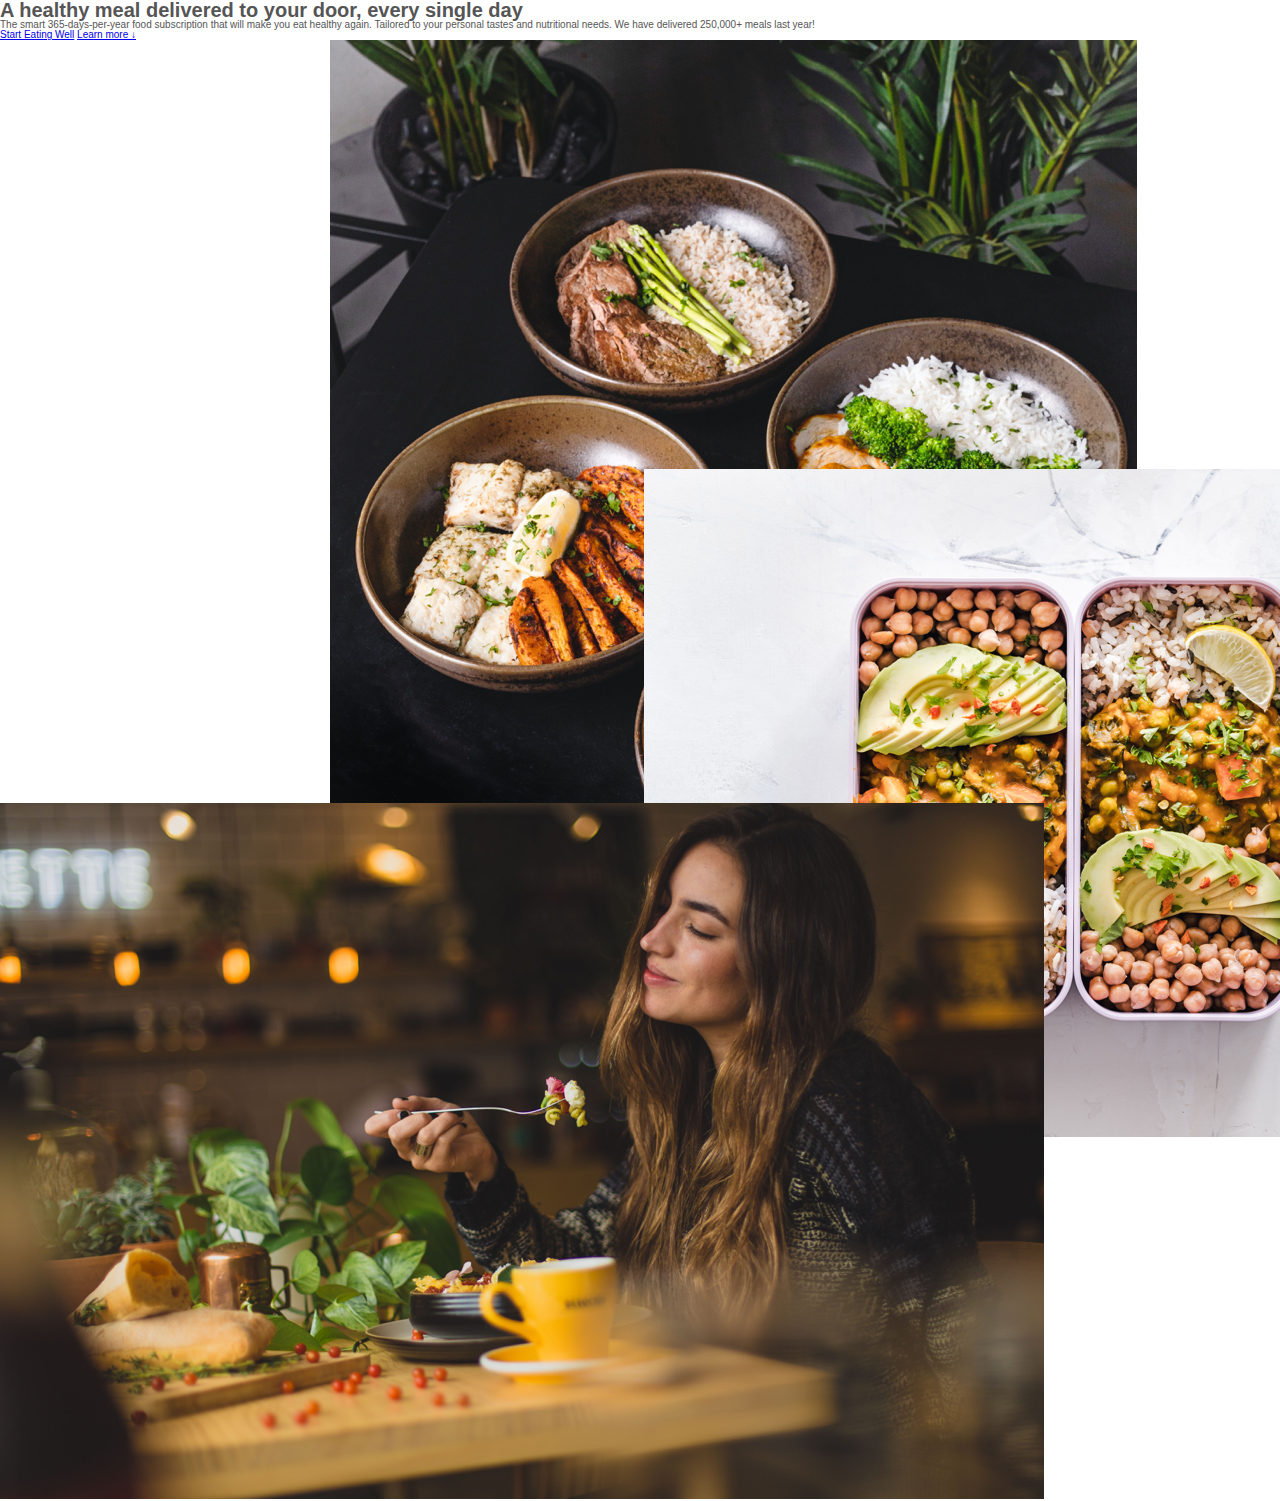
==== Omnifood-DEMO/index.html @ 4d0632d4 "Mark up created for hero section" ====
<!DOCTYPE html>
<html lang="en">
  <head>
    <meta charset="UTF-8" />
    <meta name="viewport" content="width=device-width, initial-scale=1.0" />
    <title>Omnifood Website</title>
    <link rel="stylesheet" href="css/style.css" />
  </head>
  <body>
    <section class="section_hero">
      <div class="hero">
        <div class="hero_text_box">
          <h1 class="hero_title">
            A healthy meal delivered to your door, every single day
          </h1>
          <p class="hero_description">
            The smart 365-days-per-year food subscription that will make you eat
            healthy again. Tailored to your personal tastes and nutritional
            needs. We have delivered 250,000+ meals last year!
          </p>

          <a class="btn" href="#" target="_blank" rel="noopener noreferrer"
            >Start Eating Well</a
          >
          <a class="btn" href="#" target="_blank" rel="noopener noreferrer"
            >Learn more &darr;</a
          >
        </div>
        <div class="hero_img_box">
          <img
            src="content/img/hero.png"
            alt="An woman eating in a restaurant and some foods are displayed in the table."
          />
        </div>
      </div>
    </section>
  </body>
</html>
---- Omnifood-DEMO/css/style.css ----
* {
  margin: 0;
  padding: 0;
  box-sizing: border-box;
}

html {
  font-size: 62.5%;
}

body {
  font-size: 1rem;
  line-height: 1;
  font-family: sans-serif;
  font-weight: 400;
  color: #555;
}
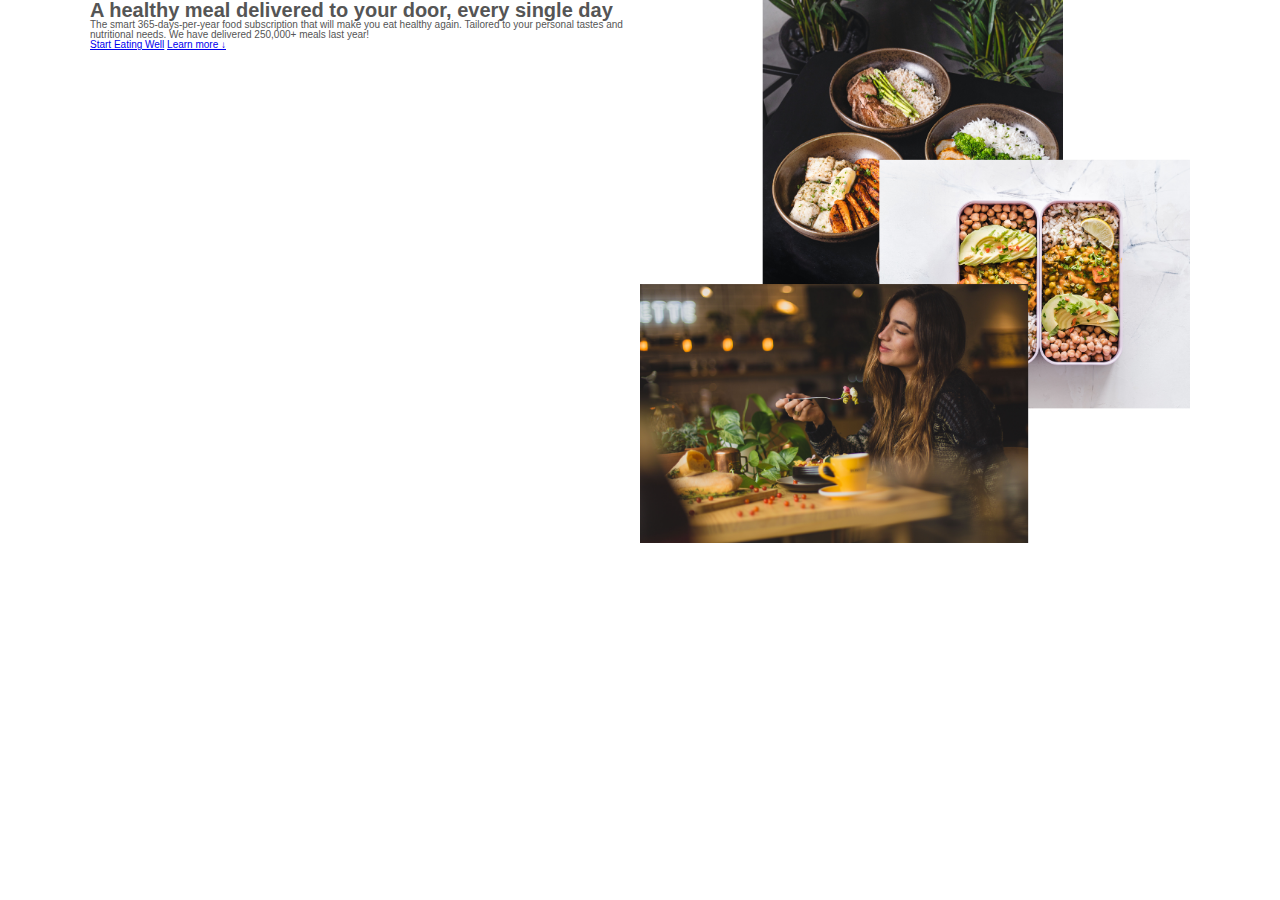
==== commit 7ee3ca3f: "Section boxes are grided side by side" ====
--- a/Omnifood-DEMO/index.html
+++ b/Omnifood-DEMO/index.html
@@ -28,6 +28,7 @@
         </div>
         <div class="hero_img_box">
           <img
+            class="hero_img"
             src="content/img/hero.png"
             alt="An woman eating in a restaurant and some foods are displayed in the table."
           />
--- a/Omnifood-DEMO/css/style.css
+++ b/Omnifood-DEMO/css/style.css
@@ -15,3 +15,14 @@
   font-weight: 400;
   color: #555;
 }
+
+.hero {
+  display: grid;
+  grid-template-columns: 1fr 1fr;
+  width: 110rem;
+  margin: 0 auto;
+}
+
+.hero_img {
+  width: 100%;
+}
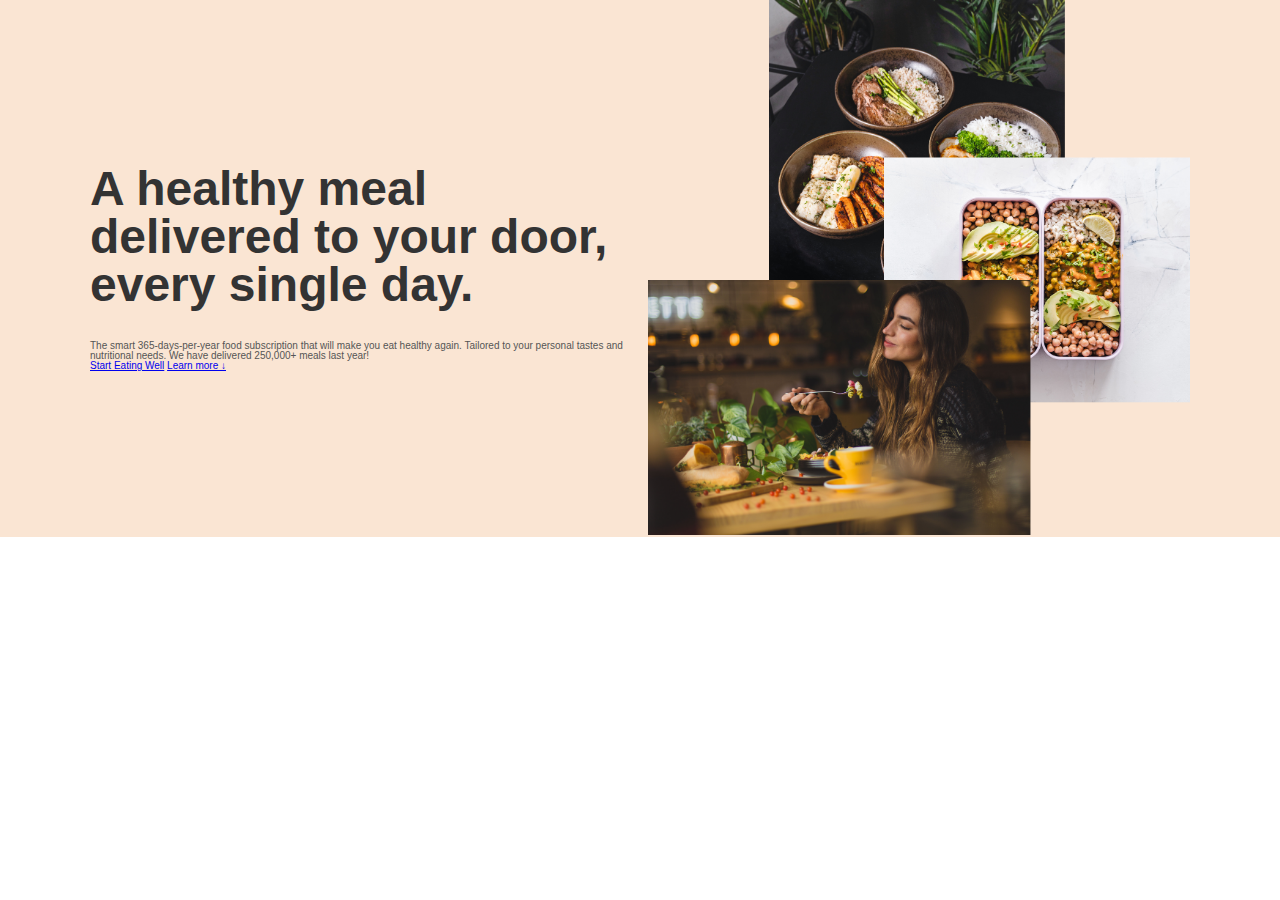
==== commit b0779363: "Background color changed" ====
--- a/Omnifood-DEMO/index.html
+++ b/Omnifood-DEMO/index.html
@@ -11,7 +11,7 @@
       <div class="hero">
         <div class="hero_text_box">
           <h1 class="hero_title">
-            A healthy meal delivered to your door, every single day
+            A healthy meal delivered to your door, every single day.
           </h1>
           <p class="hero_description">
             The smart 365-days-per-year food subscription that will make you eat
--- a/Omnifood-DEMO/css/style.css
+++ b/Omnifood-DEMO/css/style.css
@@ -1,3 +1,16 @@
+/* 
+---- Color:
+    - Primary: #e67e22
+    - Tint: 
+    - background: #fae5d3
+    - shades: 
+
+    grey: #555
+
+
+
+*/
+
 * {
   margin: 0;
   padding: 0;
@@ -16,11 +29,23 @@
   color: #555;
 }
 
+.section_hero {
+  background-color: #fae5d3;
+}
+
 .hero {
+  max-width: 110rem;
+  margin: 0 auto;
   display: grid;
   grid-template-columns: 1fr 1fr;
-  width: 110rem;
-  margin: 0 auto;
+  align-items: center;
+  gap: 1.6rem;
+}
+
+.hero_title {
+  font-size: 4.8rem;
+  color: #333;
+  margin-bottom: 3.2rem;
 }
 
 .hero_img {
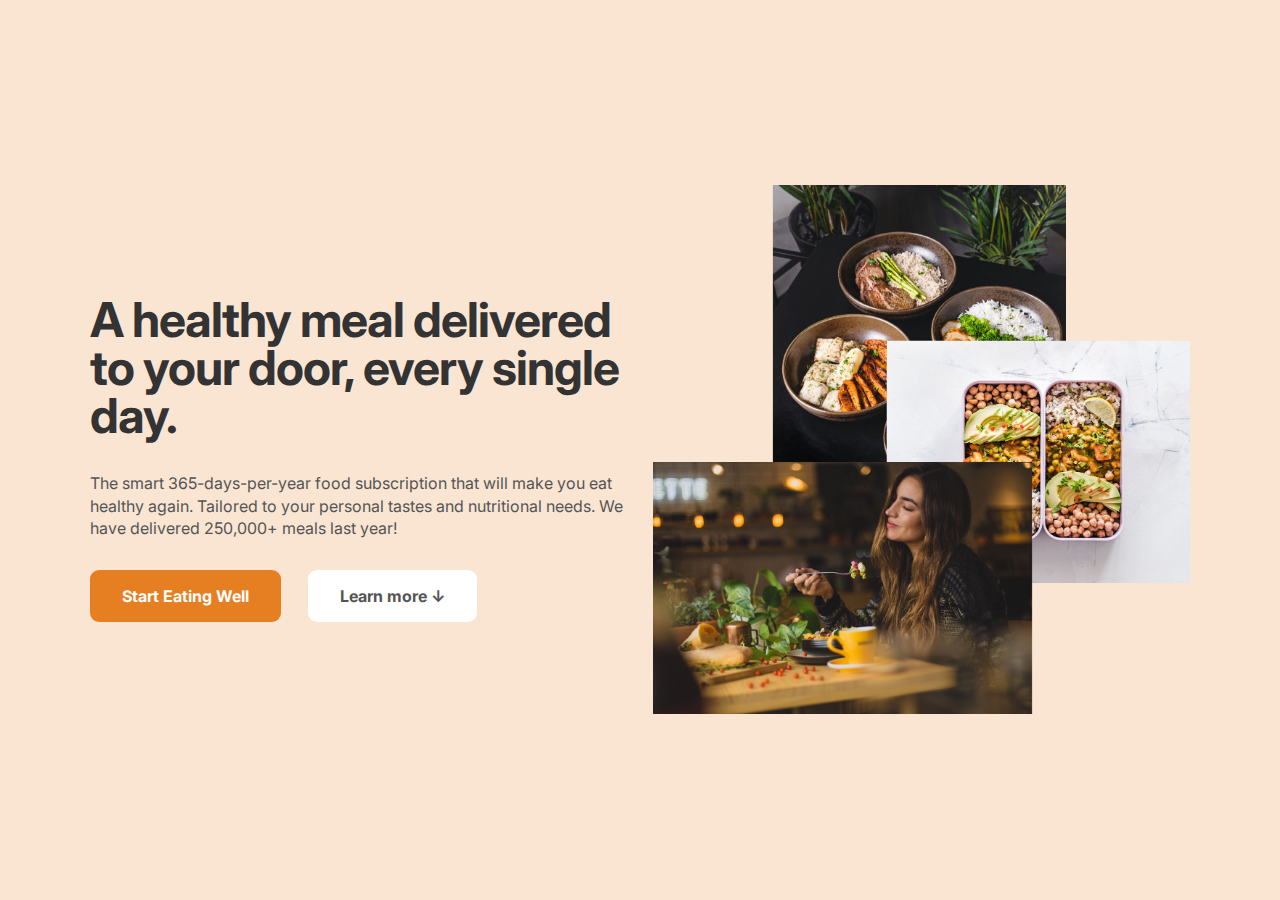
==== commit db7c4384: "Resolved bgc issue" ====
--- a/Omnifood-DEMO/index.html
+++ b/Omnifood-DEMO/index.html
@@ -4,6 +4,12 @@
     <meta charset="UTF-8" />
     <meta name="viewport" content="width=device-width, initial-scale=1.0" />
     <title>Omnifood Website</title>
+    <link rel="preconnect" href="https://fonts.googleapis.com" />
+    <link rel="preconnect" href="https://fonts.gstatic.com" crossorigin />
+    <link
+      href="https://fonts.googleapis.com/css2?family=Inter:wght@100..900&display=swap"
+      rel="stylesheet"
+    />
     <link rel="stylesheet" href="css/style.css" />
   </head>
   <body>
@@ -19,10 +25,18 @@
             needs. We have delivered 250,000+ meals last year!
           </p>
 
-          <a class="btn" href="#" target="_blank" rel="noopener noreferrer"
+          <a
+            class="btn btn_full margin_right_sm"
+            href="#"
+            target="_blank"
+            rel="noopener noreferrer"
             >Start Eating Well</a
           >
-          <a class="btn" href="#" target="_blank" rel="noopener noreferrer"
+          <a
+            class="btn btn_outline"
+            href="#"
+            target="_blank"
+            rel="noopener noreferrer"
             >Learn more &darr;</a
           >
         </div>
--- a/Omnifood-DEMO/css/style.css
+++ b/Omnifood-DEMO/css/style.css
@@ -24,13 +24,17 @@
 body {
   font-size: 1rem;
   line-height: 1;
-  font-family: sans-serif;
+  font-family: "Inter", sans-serif;
   font-weight: 400;
   color: #555;
 }
 
 .section_hero {
   background-color: #fae5d3;
+  height: 100vh;
+  display: flex;
+  align-items: center;
+  justify-content: center;
 }
 
 .hero {
@@ -39,13 +43,56 @@
   display: grid;
   grid-template-columns: 1fr 1fr;
   align-items: center;
-  gap: 1.6rem;
+  gap: 2.6rem;
 }
 
 .hero_title {
   font-size: 4.8rem;
   color: #333;
   margin-bottom: 3.2rem;
+  letter-spacing: -1px;
+}
+
+.hero_description {
+  line-height: 1.4;
+  font-size: 1.6rem;
+  margin-bottom: 4.8rem;
+}
+
+.btn:link,
+.btn:visited {
+  text-decoration: none;
+  font-size: 1.6rem;
+  font-weight: 700;
+  padding: 1.6rem 3.2rem;
+  border-radius: 9px;
+}
+
+.btn_full {
+  background-color: #e67e22;
+  color: #fff;
+}
+
+.btn_full:hover,
+.btn_full:active {
+  background-color: #cf711f;
+  transition: all 0.5s;
+  cursor: pointer;
+}
+
+.btn_outline {
+  color: #555;
+  background-color: #fff;
+}
+
+.btn_outline:hover,
+.btn_outline:active {
+  background-color: #fae5d3;
+  box-shadow: inset 0 0 2px rgba(0, 0, 0, 0.5);
+}
+
+.margin_right_sm {
+  margin-right: 2.4rem;
 }
 
 .hero_img {
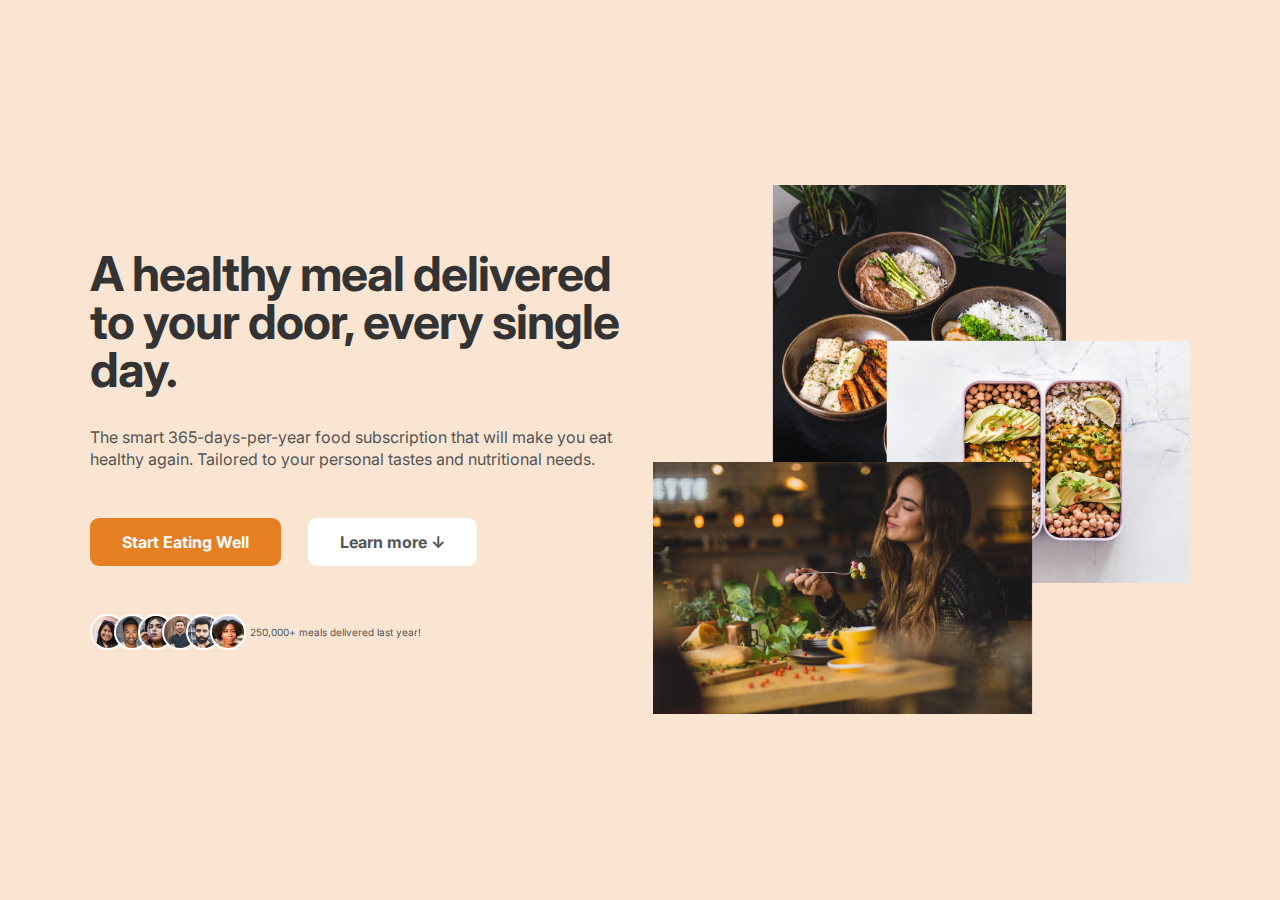
==== commit 04c58f3d: "Delivered customer imges are styled" ====
--- a/Omnifood-DEMO/index.html
+++ b/Omnifood-DEMO/index.html
@@ -22,7 +22,7 @@
           <p class="hero_description">
             The smart 365-days-per-year food subscription that will make you eat
             healthy again. Tailored to your personal tastes and nutritional
-            needs. We have delivered 250,000+ meals last year!
+            needs.
           </p>
 
           <a
@@ -39,7 +39,23 @@
             rel="noopener noreferrer"
             >Learn more &darr;</a
           >
+
+          <div class="delivered_meals">
+            <div class="delivered_imgs">
+              <img src="./content/img/customers/customer-1.jpg" alt="" />
+              <img src="./content/img/customers/customer-2.jpg" alt="" />
+              <img src="./content/img/customers/customer-3.jpg" alt="" />
+              <img src="./content/img/customers/customer-4.jpg" alt="" />
+              <img src="./content/img/customers/customer-5.jpg" alt="" />
+              <img src="./content/img/customers/customer-6.jpg" alt="" />
+            </div>
+            <p class="delivered_text">
+              <span class="delvered_count">250,000+</span> meals delivered last
+              year!
+            </p>
+          </div>
         </div>
+
         <div class="hero_img_box">
           <img
             class="hero_img"
--- a/Omnifood-DEMO/css/style.css
+++ b/Omnifood-DEMO/css/style.css
@@ -1,11 +1,11 @@
 /* 
 ---- Color:
-    - Primary: #e67e22
-    - Tint: 
-    - background: #fae5d3
-    - shades: 
+- Primary: #e67e22
+- Tint: 
+- background: #fae5d3
+- shades: 
 
-    grey: #555
+grey: #555
 
 
 
@@ -46,6 +46,10 @@
   gap: 2.6rem;
 }
 
+.hero_img {
+  width: 100%;
+}
+
 .hero_title {
   font-size: 4.8rem;
   color: #333;
@@ -61,6 +65,7 @@
 
 .btn:link,
 .btn:visited {
+  display: inline-block;
   text-decoration: none;
   font-size: 1.6rem;
   font-weight: 700;
@@ -95,6 +100,22 @@
   margin-right: 2.4rem;
 }
 
-.hero_img {
-  width: 100%;
+.delivered_meals {
+  display: flex;
+  align-items: center;
+  gap: 1.6rem;
+  margin-top: 4.8rem;
 }
+
+.delivered_imgs {
+  display: flex;
+  align-items: center;
+}
+
+.delivered_imgs img {
+  height: 3.6rem;
+  width: 3.6rem;
+  border: 2px solid #fff;
+  border-radius: 50%;
+  margin-right: -1.2rem;
+}
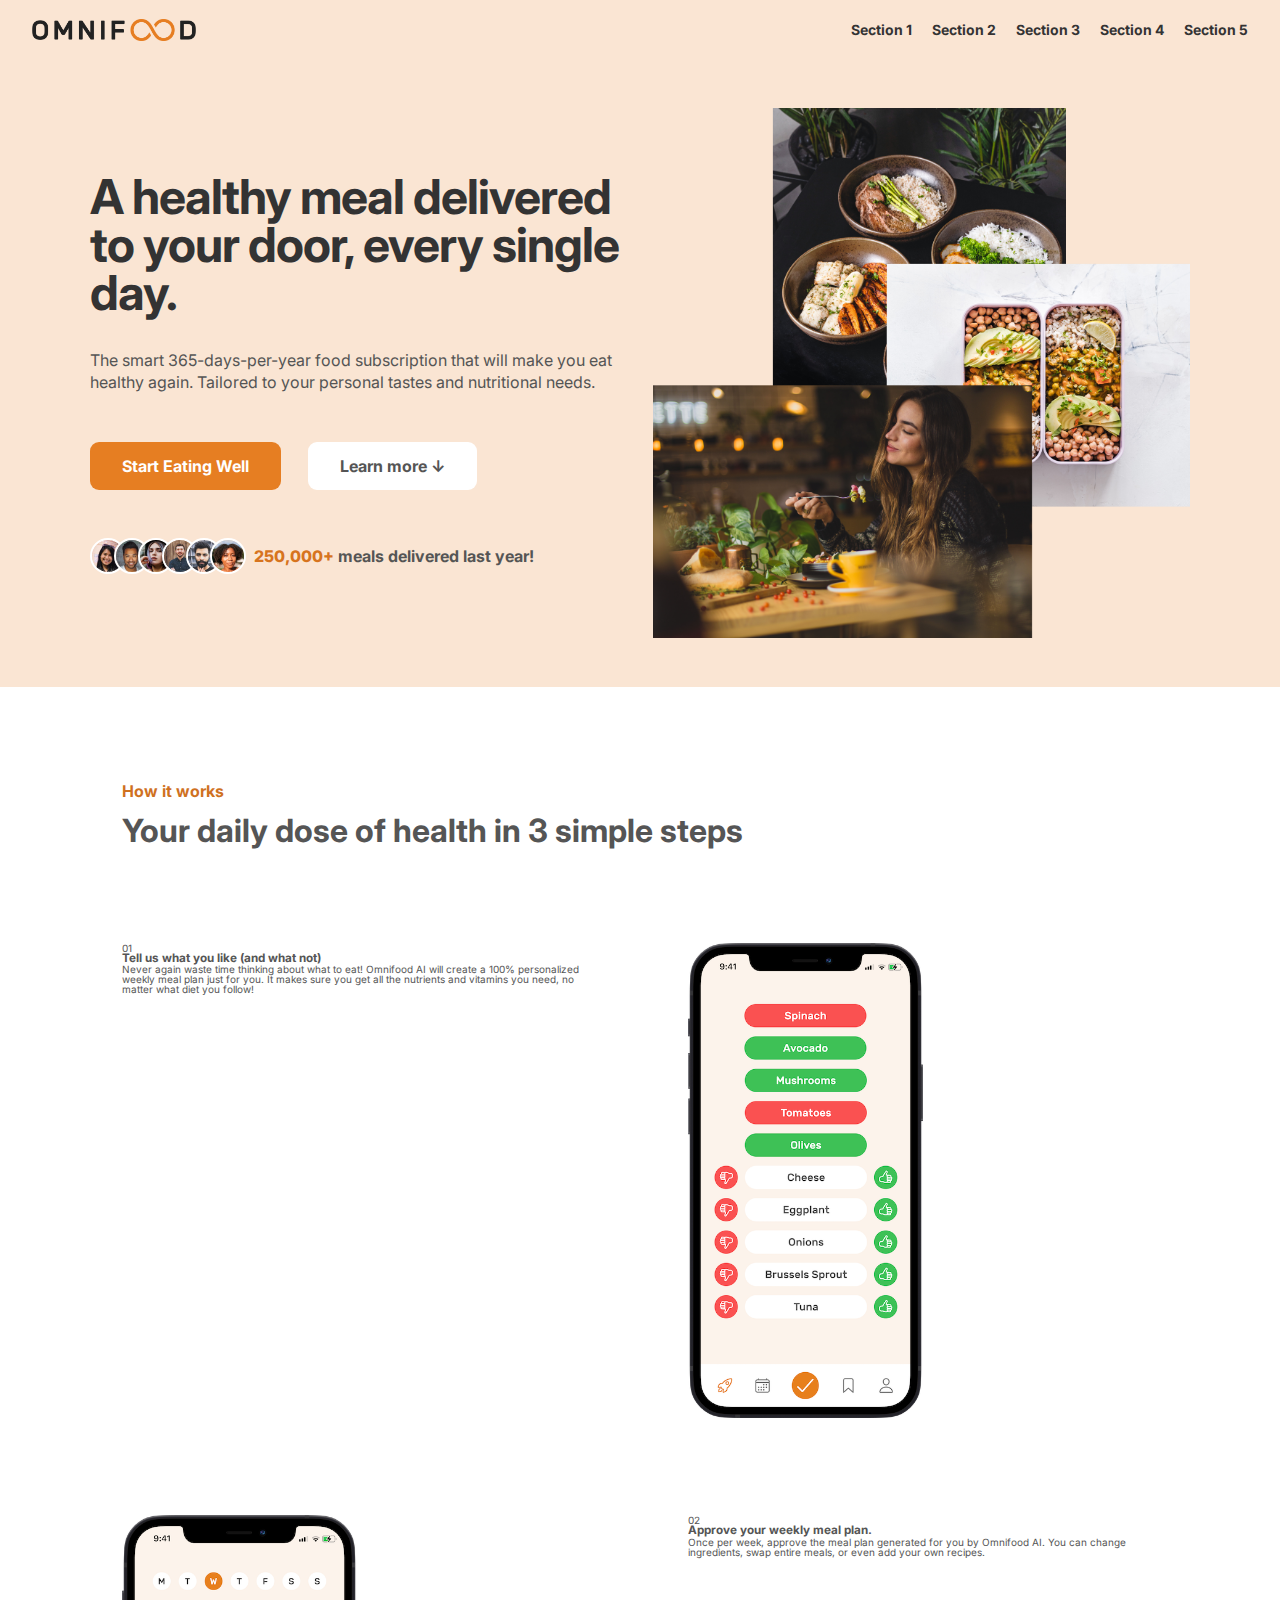
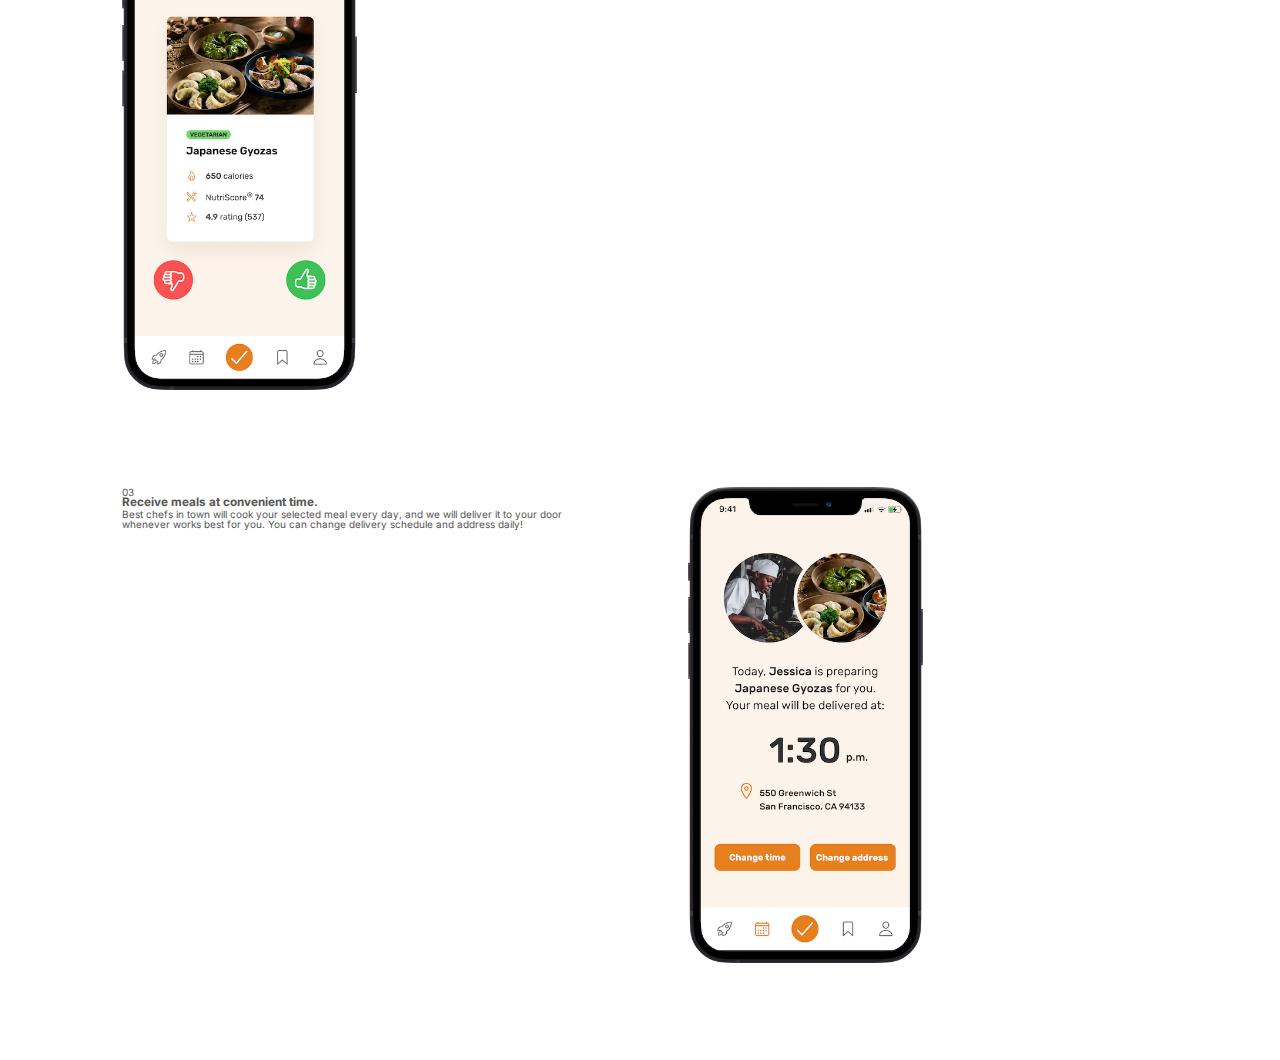
==== commit a5b14257: "How to works section implemented" ====
--- a/Omnifood-DEMO/index.html
+++ b/Omnifood-DEMO/index.html
@@ -13,57 +13,142 @@
     <link rel="stylesheet" href="css/style.css" />
   </head>
   <body>
-    <section class="section_hero">
-      <div class="hero">
-        <div class="hero_text_box">
-          <h1 class="hero_title">
-            A healthy meal delivered to your door, every single day.
-          </h1>
-          <p class="hero_description">
-            The smart 365-days-per-year food subscription that will make you eat
-            healthy again. Tailored to your personal tastes and nutritional
-            needs.
-          </p>
+    <header class="header">
+      <img
+        class="logo"
+        src="./content/img/omnifood-logo.png"
+        alt="Omnifood logo"
+      />
+      <nav class="main_nav">
+        <ul class="main_nav_list">
+          <li><a class="main_nav_link" href="#">Section 1</a></li>
+          <li><a class="main_nav_link" href="#">Section 2</a></li>
+          <li><a class="main_nav_link" href="#">Section 3</a></li>
+          <li><a class="main_nav_link" href="#">Section 4</a></li>
+          <li><a class="main_nav_link" href="#">Section 5</a></li>
+        </ul>
+      </nav>
+    </header>
+    <main>
+      <!-- Hero section -->
+      <section class="section_hero">
+        <div class="hero">
+          <div class="hero_text_box">
+            <h1 class="hero_title">
+              A healthy meal delivered to your door, every single day.
+            </h1>
+            <p class="hero_description">
+              The smart 365-days-per-year food subscription that will make you
+              eat healthy again. Tailored to your personal tastes and
+              nutritional needs.
+            </p>
 
-          <a
-            class="btn btn_full margin_right_sm"
-            href="#"
-            target="_blank"
-            rel="noopener noreferrer"
-            >Start Eating Well</a
-          >
-          <a
-            class="btn btn_outline"
-            href="#"
-            target="_blank"
-            rel="noopener noreferrer"
-            >Learn more &darr;</a
-          >
+            <a
+              class="btn btn_full margin_right_sm"
+              href="#"
+              target="_blank"
+              rel="noopener noreferrer"
+              >Start Eating Well</a
+            >
+            <a
+              class="btn btn_outline"
+              href="#"
+              target="_blank"
+              rel="noopener noreferrer"
+              >Learn more &darr;</a
+            >
 
-          <div class="delivered_meals">
-            <div class="delivered_imgs">
-              <img src="./content/img/customers/customer-1.jpg" alt="" />
-              <img src="./content/img/customers/customer-2.jpg" alt="" />
-              <img src="./content/img/customers/customer-3.jpg" alt="" />
-              <img src="./content/img/customers/customer-4.jpg" alt="" />
-              <img src="./content/img/customers/customer-5.jpg" alt="" />
-              <img src="./content/img/customers/customer-6.jpg" alt="" />
+            <div class="delivered_meals">
+              <div class="delivered_imgs">
+                <img src="./content/img/customers/customer-1.jpg" alt="" />
+                <img src="./content/img/customers/customer-2.jpg" alt="" />
+                <img src="./content/img/customers/customer-3.jpg" alt="" />
+                <img src="./content/img/customers/customer-4.jpg" alt="" />
+                <img src="./content/img/customers/customer-5.jpg" alt="" />
+                <img src="./content/img/customers/customer-6.jpg" alt="" />
+              </div>
+              <p class="delivered_text">
+                <span class="delivered_count">250,000+</span> meals delivered
+                last year!
+              </p>
             </div>
-            <p class="delivered_text">
-              <span class="delvered_count">250,000+</span> meals delivered last
-              year!
+          </div>
+
+          <div class="hero_img_box">
+            <img
+              class="hero_img"
+              src="content/img/hero.png"
+              alt="An woman eating in a restaurant and some foods are displayed in the table."
+            />
+          </div>
+        </div>
+      </section>
+
+      <!-- How it works section -->
+      <section class="section__how">
+        <div class="container">
+          <span class="subheading">How it works</span>
+          <h2 class="heading_secondary">
+            Your daily dose of health in 3 simple steps
+          </h2>
+        </div>
+        <div class="container grid grid__2-cols">
+          <div class="step-text-box">
+            <p class="text-number">01</p>
+            <h3 class="heading_tertiary">
+              Tell us what you like (and what not)
+            </h3>
+
+            <p class="step_description">
+              Never again waste time thinking about what to eat! Omnifood AI
+              will create a 100% personalized weekly meal plan just for you. It
+              makes sure you get all the nutrients and vitamins you need, no
+              matter what diet you follow!
             </p>
           </div>
+          <div class="step-img-box">
+            <img
+              class="step_img"
+              src="./content/img/app/app-screen-1.png"
+              alt="step img"
+            />
+          </div>
+          <div class="step-img-box">
+            <img
+              class="step_img"
+              src="./content/img/app/app-screen-2.png"
+              alt="step img"
+            />
+          </div>
+          <div class="step-text-box">
+            <p class="text-number">02</p>
+            <h3 class="heading_tertiary">Approve your weekly meal plan.</h3>
+
+            <p class="step_description">
+              Once per week, approve the meal plan generated for you by Omnifood
+              AI. You can change ingredients, swap entire meals, or even add
+              your own recipes.
+            </p>
+          </div>
+          <div class="step-text-box">
+            <p class="text-number">03</p>
+            <h3 class="heading_tertiary">Receive meals at convenient time.</h3>
+
+            <p class="step_description">
+              Best chefs in town will cook your selected meal every day, and we
+              will deliver it to your door whenever works best for you. You can
+              change delivery schedule and address daily!
+            </p>
+          </div>
+          <div class="step-img-box">
+            <img
+              class="step_img"
+              src="./content/img/app/app-screen-3.png"
+              alt="step img"
+            />
+          </div>
         </div>
-
-        <div class="hero_img_box">
-          <img
-            class="hero_img"
-            src="content/img/hero.png"
-            alt="An woman eating in a restaurant and some foods are displayed in the table."
-          />
-        </div>
-      </div>
-    </section>
+      </section>
+    </main>
   </body>
 </html>
--- a/Omnifood-DEMO/css/style.css
+++ b/Omnifood-DEMO/css/style.css
@@ -29,12 +29,75 @@
   color: #555;
 }
 
+/* General Reusable component */
+.container {
+  max-width: 110rem;
+  padding: 0 3.2rem;
+  margin: 0 auto;
+}
+
+.grid {
+  display: grid;
+  gap: 9.6rem;
+}
+
+.grid__2-cols {
+  grid-template-columns: repeat(2, 1fr);
+}
+.grid__3-cols {
+  grid-template-columns: repeat(3, 1fr);
+}
+.grid__4-cols {
+  grid-template-columns: repeat(4, 1fr);
+}
+
+.grid-cols-center {
+  align-items: center;
+}
+
+/* _______Hero section_______*/
+
+.header {
+  display: flex;
+  align-items: center;
+  justify-content: space-between;
+  padding: 0 3.2rem;
+  background-color: #fae5d3;
+  height: 6rem;
+}
+
+.logo {
+  height: 2.2rem;
+}
+
+.main_nav_list {
+  list-style: none;
+  display: flex;
+  align-items: center;
+  gap: 2rem;
+}
+
+.main_nav_link:link,
+.main_nav_link:visited {
+  text-decoration: none;
+  font-size: 1.4rem;
+  font-weight: 700;
+  color: #333;
+  cursor: pointer;
+  transition: all 0.3s;
+}
+
+.main_nav_link:hover,
+.main_nav_link:active {
+  color: #e67e22;
+}
+
 .section_hero {
   background-color: #fae5d3;
-  height: 100vh;
   display: flex;
   align-items: center;
   justify-content: center;
+  padding: 4.8rem 2rem;
 }
 
 .hero {
@@ -103,7 +166,7 @@
 .delivered_meals {
   display: flex;
   align-items: center;
-  gap: 1.6rem;
+  gap: 2rem;
   margin-top: 4.8rem;
 }
 
@@ -119,3 +182,36 @@
   border-radius: 50%;
   margin-right: -1.2rem;
 }
+
+.delivered_text {
+  font-weight: 700;
+  font-size: 1.6rem;
+  color: #555;
+}
+
+.delivered_count {
+  color: #d7741e;
+  font-weight: 800;
+}
+
+/* Section How it works */
+.section__how {
+  padding: 9.6rem 0;
+}
+
+.step_img {
+  width: 50%;
+}
+
+.subheading {
+  display: block;
+  font-size: 1.6rem;
+  font-weight: 700;
+  margin-bottom: 1.6rem;
+  color: #cf711f;
+}
+
+.heading_secondary {
+  font-size: 3.2rem;
+  margin-bottom: 9.6rem;
+}
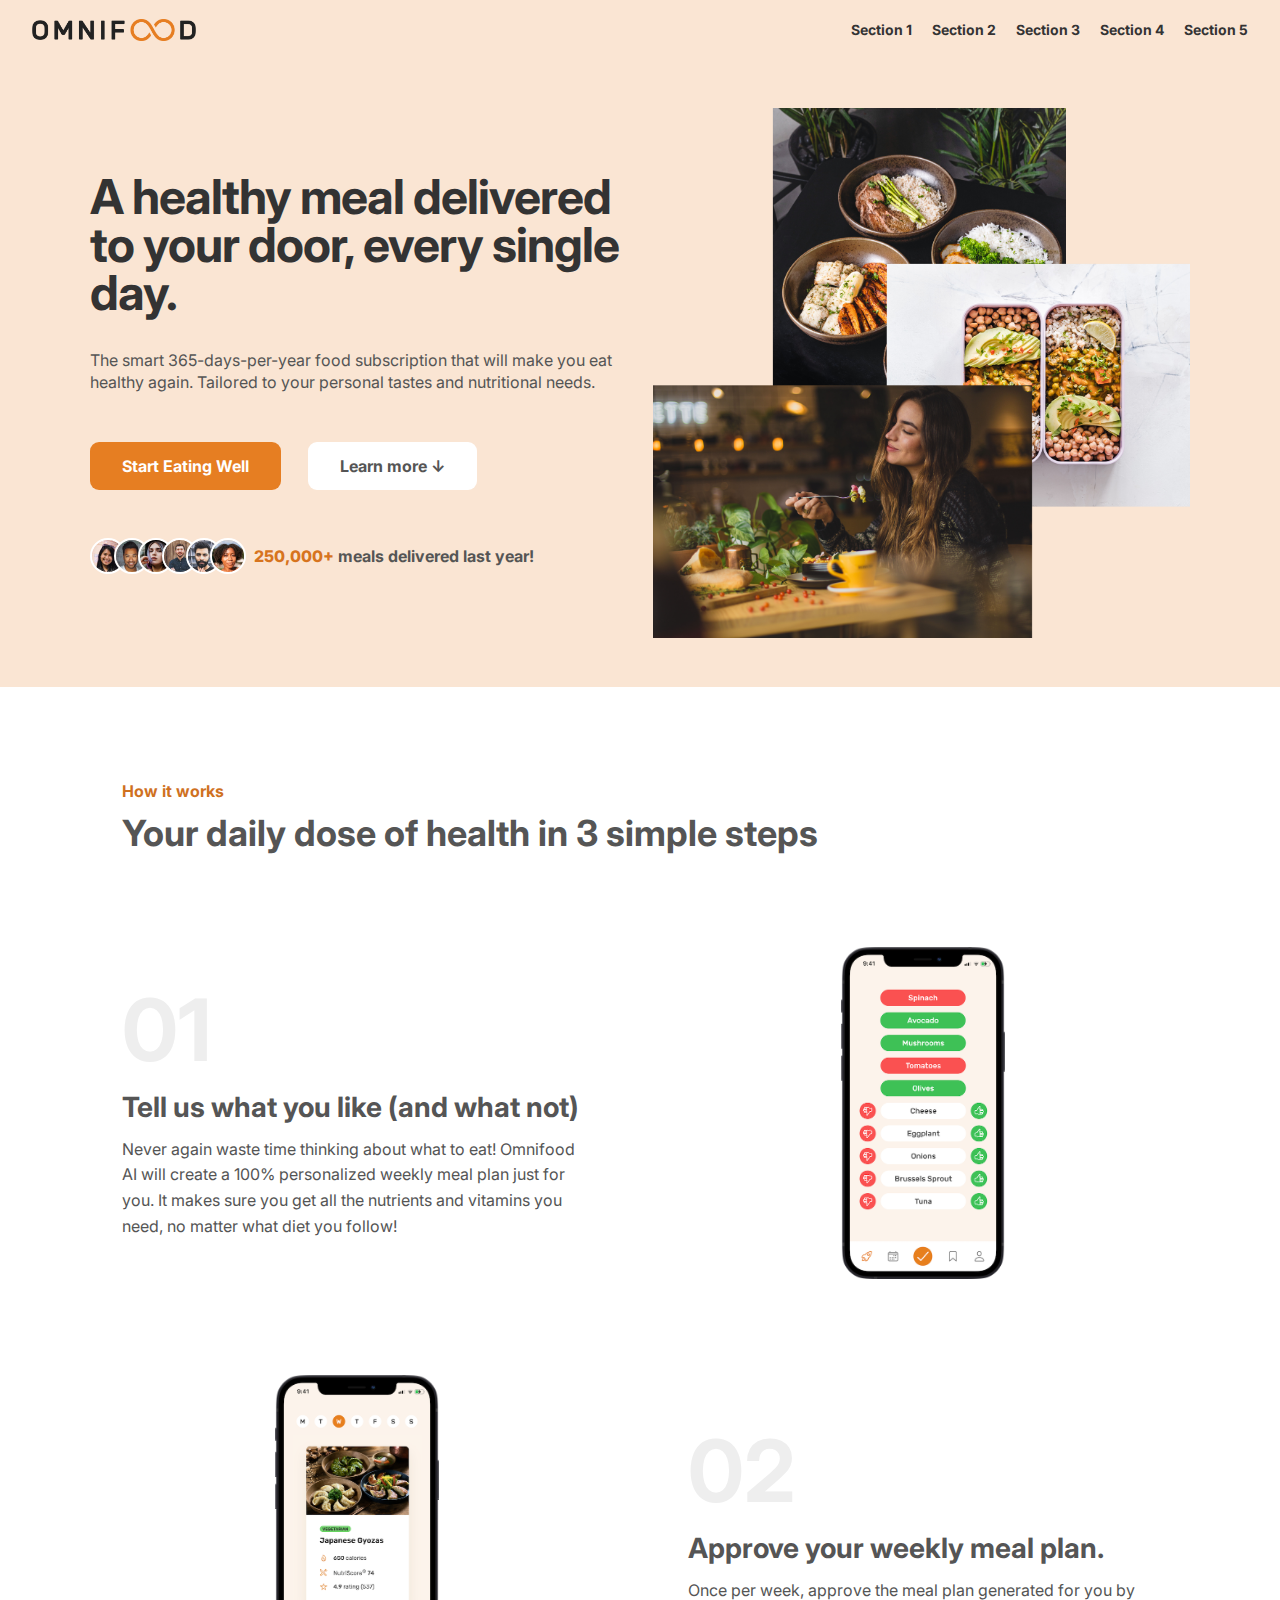
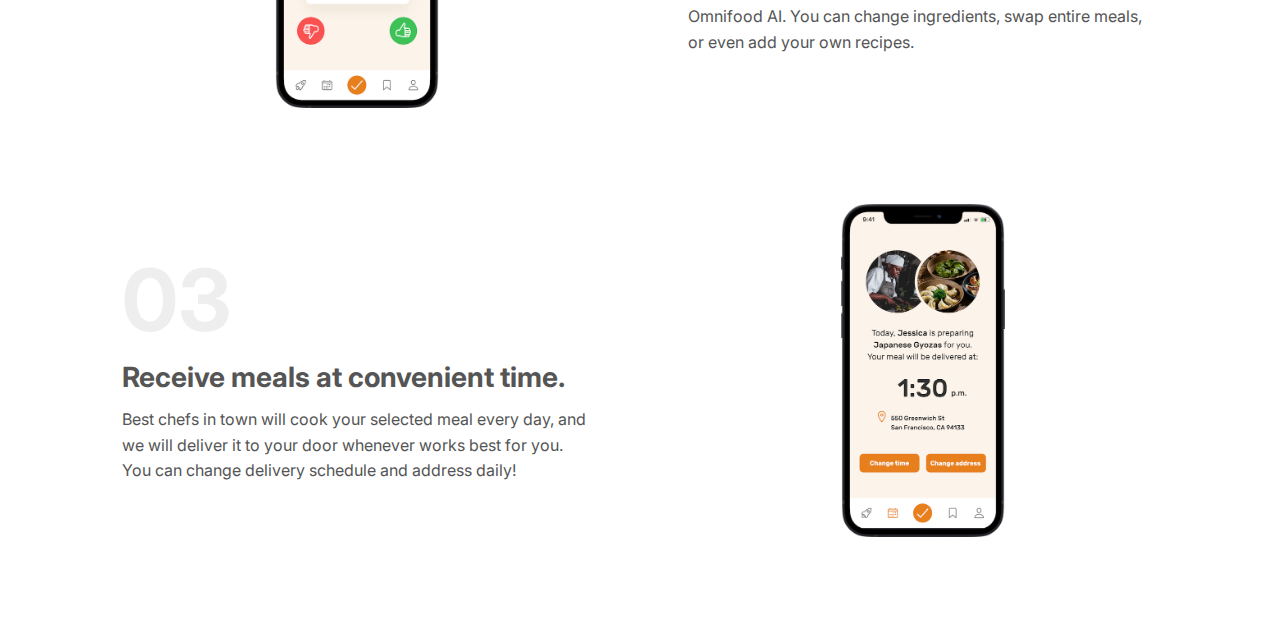
==== commit bd095d0e: "How it works styling done" ====
--- a/Omnifood-DEMO/index.html
+++ b/Omnifood-DEMO/index.html
@@ -92,7 +92,7 @@
             Your daily dose of health in 3 simple steps
           </h2>
         </div>
-        <div class="container grid grid__2-cols">
+        <div class="container grid grid__2-cols grid-cols-center">
           <div class="step-text-box">
             <p class="text-number">01</p>
             <h3 class="heading_tertiary">
@@ -106,14 +106,14 @@
               matter what diet you follow!
             </p>
           </div>
-          <div class="step-img-box">
+          <div class="step-img-box behind_bg">
             <img
               class="step_img"
               src="./content/img/app/app-screen-1.png"
               alt="step img"
             />
           </div>
-          <div class="step-img-box">
+          <div class="step-img-box behind_bg">
             <img
               class="step_img"
               src="./content/img/app/app-screen-2.png"
@@ -140,7 +140,7 @@
               change delivery schedule and address daily!
             </p>
           </div>
-          <div class="step-img-box">
+          <div class="step-img-box behind_bg">
             <img
               class="step_img"
               src="./content/img/app/app-screen-3.png"
--- a/Omnifood-DEMO/css/style.css
+++ b/Omnifood-DEMO/css/style.css
@@ -199,8 +199,13 @@
   padding: 9.6rem 0;
 }
 
+.step-img-box {
+  display: flex;
+  align-items: center;
+  justify-content: center;
+}
 .step_img {
-  width: 50%;
+  width: 35%;
 }
 
 .subheading {
@@ -212,6 +217,23 @@
 }
 
 .heading_secondary {
-  font-size: 3.2rem;
+  font-size: 3.6rem;
   margin-bottom: 9.6rem;
 }
+
+.text-number {
+  font-size: 8.6rem;
+  font-weight: 700;
+  color: #eee;
+  margin-bottom: 2rem;
+}
+
+.heading_tertiary {
+  font-size: 2.8rem;
+  margin-bottom: 1.6rem;
+}
+
+.step_description {
+  line-height: 1.6;
+  font-size: 1.6rem;
+}
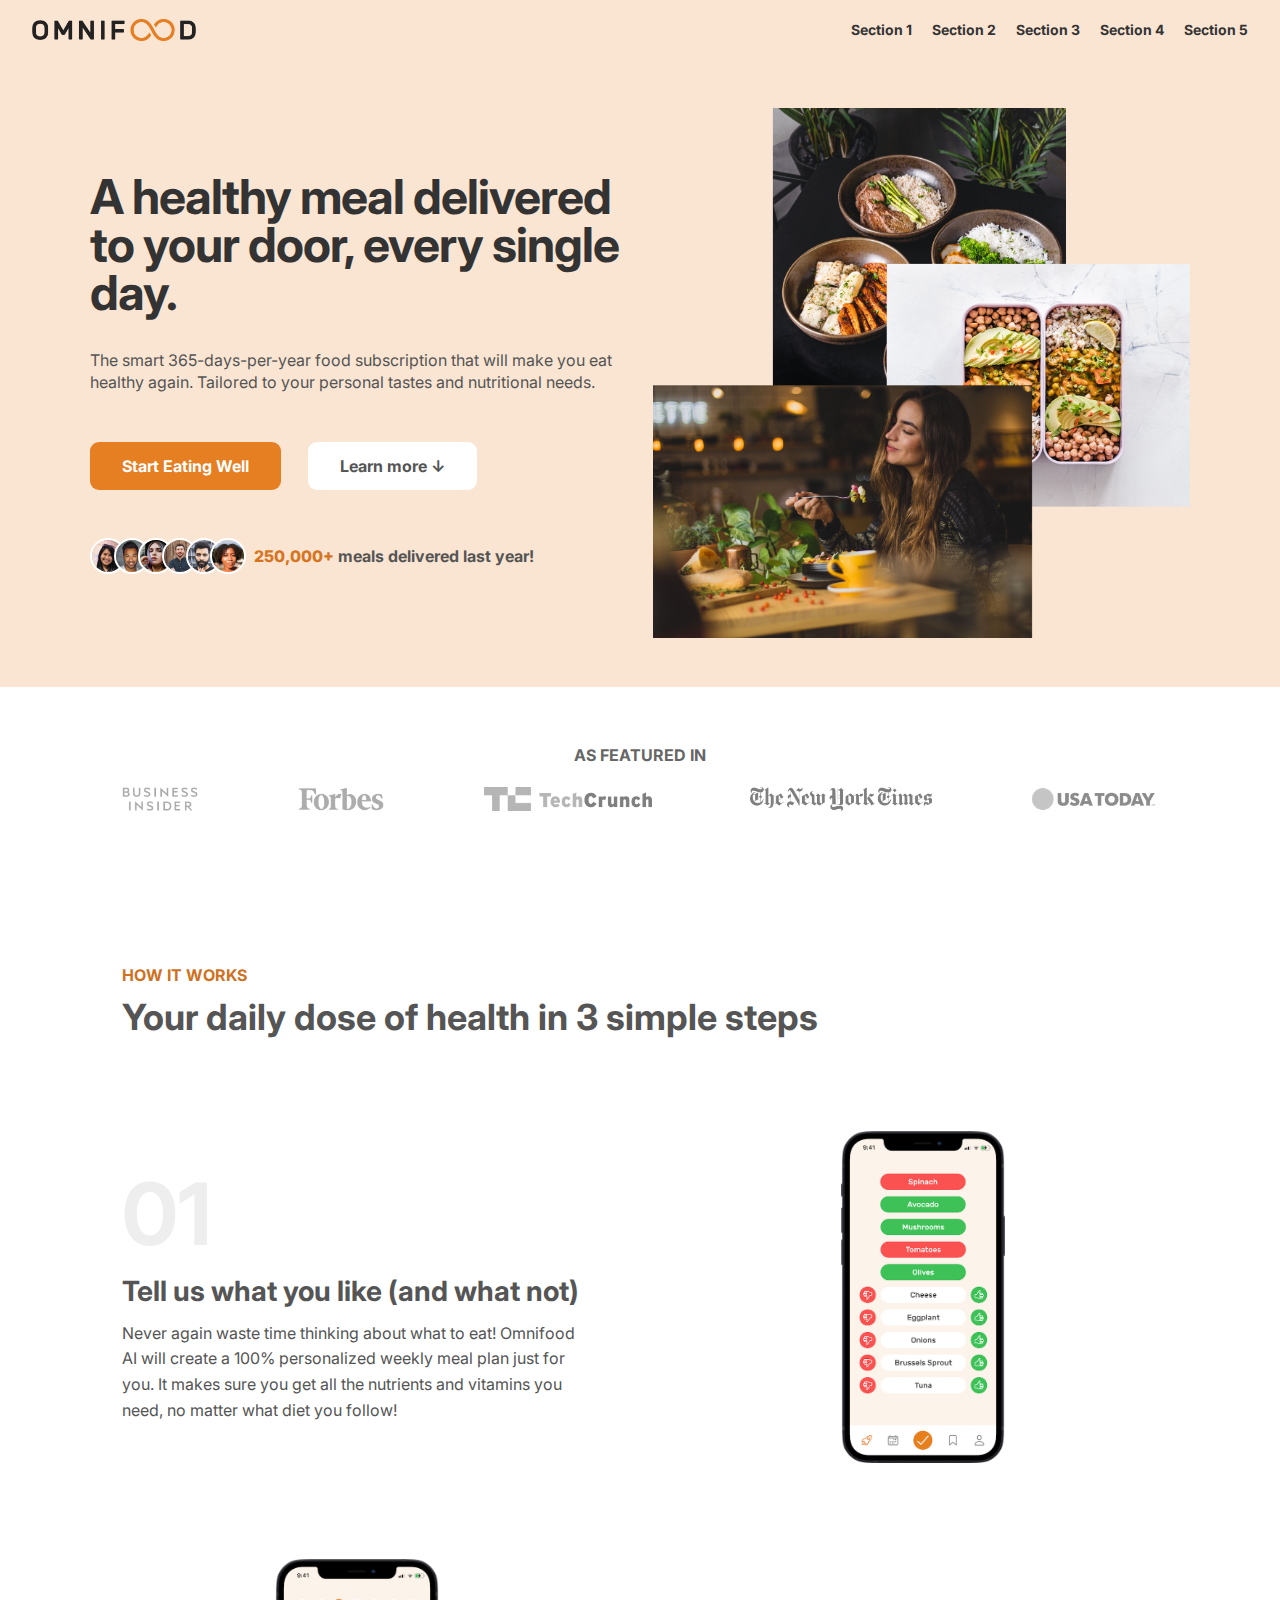
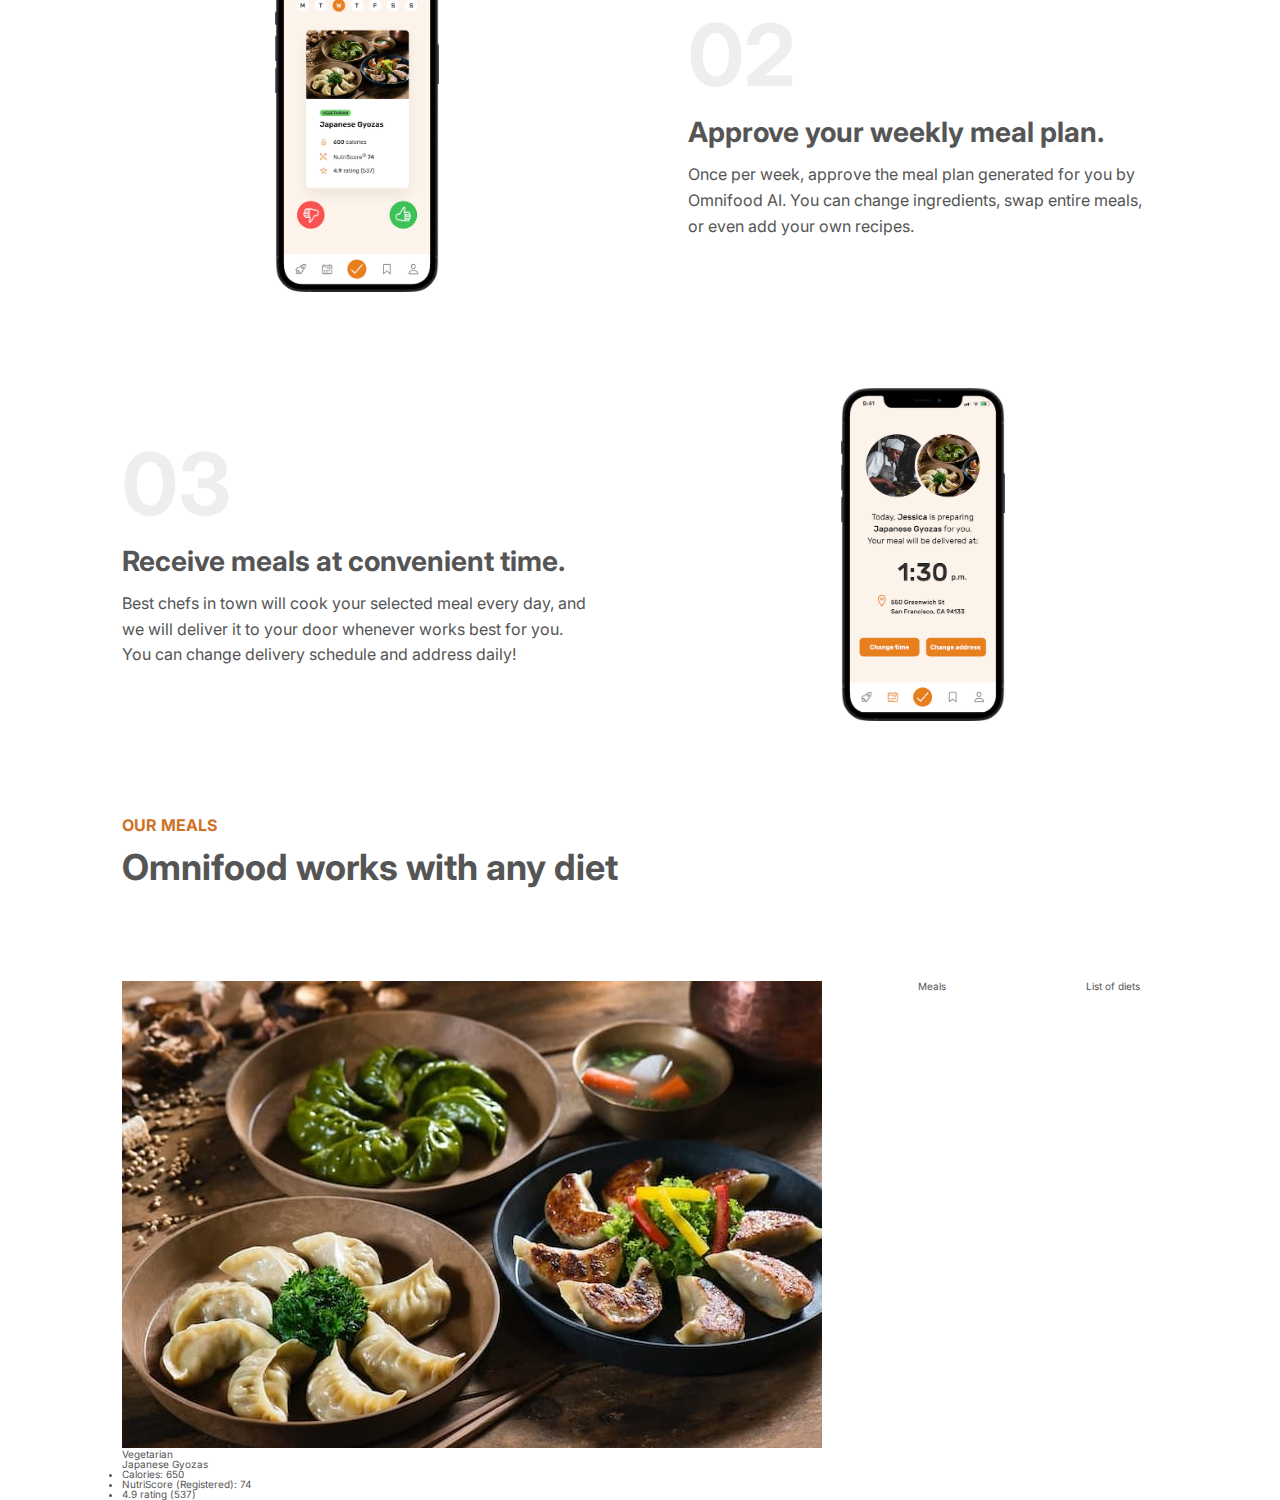
==== commit 0e53cb07: "Meal card structured" ====
--- a/Omnifood-DEMO/index.html
+++ b/Omnifood-DEMO/index.html
@@ -84,6 +84,20 @@
         </div>
       </section>
 
+      <!-- Featured section -->
+      <section class="section_featured">
+        <div class="container">
+          <h2 class="featured-text">As featured in</h2>
+          <div class="logos">
+            <img src="./content/img/logos/business-insider.png" alt="" />
+            <img src="./content/img/logos/forbes.png" alt="" />
+            <img src="./content/img/logos/techcrunch.png" alt="" />
+            <img src="./content/img/logos/the-new-york-times.png" alt="" />
+            <img src="./content/img/logos/usa-today.png" alt="" />
+          </div>
+        </div>
+      </section>
+
       <!-- How it works section -->
       <section class="section__how">
         <div class="container">
@@ -149,6 +163,28 @@
           </div>
         </div>
       </section>
+
+      <!-- Meals section -->
+      <section class="section_meals">
+        <div class="container">
+          <span class="subheading">Our Meals</span>
+          <h2 class="heading_secondary">Omnifood works with any diet</h2>
+        </div>
+        <div class="container grid grid__3-cols">
+          <div class="meal">
+            <img class="meal_img" src="./content/img/meals/meal-1.jpg" alt="" />
+            <span class="tag">Vegetarian</span>
+            <p class="meal_title">Japanese Gyozas</p>
+            <ul class="meal_attributes">
+              <li class="meal_attribute">Calories: 650</li>
+              <li class="meal_attribute">NutriScore (Registered): 74</li>
+              <li class="meal_attribute">4.9 rating (537)</li>
+            </ul>
+          </div>
+          <div class="meal">Meals</div>
+          <div class="list">List of diets</div>
+        </div>
+      </section>
     </main>
   </body>
 </html>
--- a/Omnifood-DEMO/css/style.css
+++ b/Omnifood-DEMO/css/style.css
@@ -214,6 +214,7 @@
   font-weight: 700;
   margin-bottom: 1.6rem;
   color: #cf711f;
+  text-transform: uppercase;
 }
 
 .heading_secondary {
@@ -237,3 +238,28 @@
   line-height: 1.6;
   font-size: 1.6rem;
 }
+
+/* Featured in section */
+
+.section_featured {
+  margin: 6rem 0;
+}
+.featured-text {
+  font-size: 1.6rem;
+  text-transform: uppercase;
+  text-align: center;
+  margin-bottom: 2.4rem;
+  color: #666;
+}
+
+.logos {
+  display: flex;
+  align-items: center;
+  justify-content: space-between;
+}
+
+.logos img {
+  height: 2.4rem;
+  filter: grayscale(100%);
+  opacity: 50%;
+}
